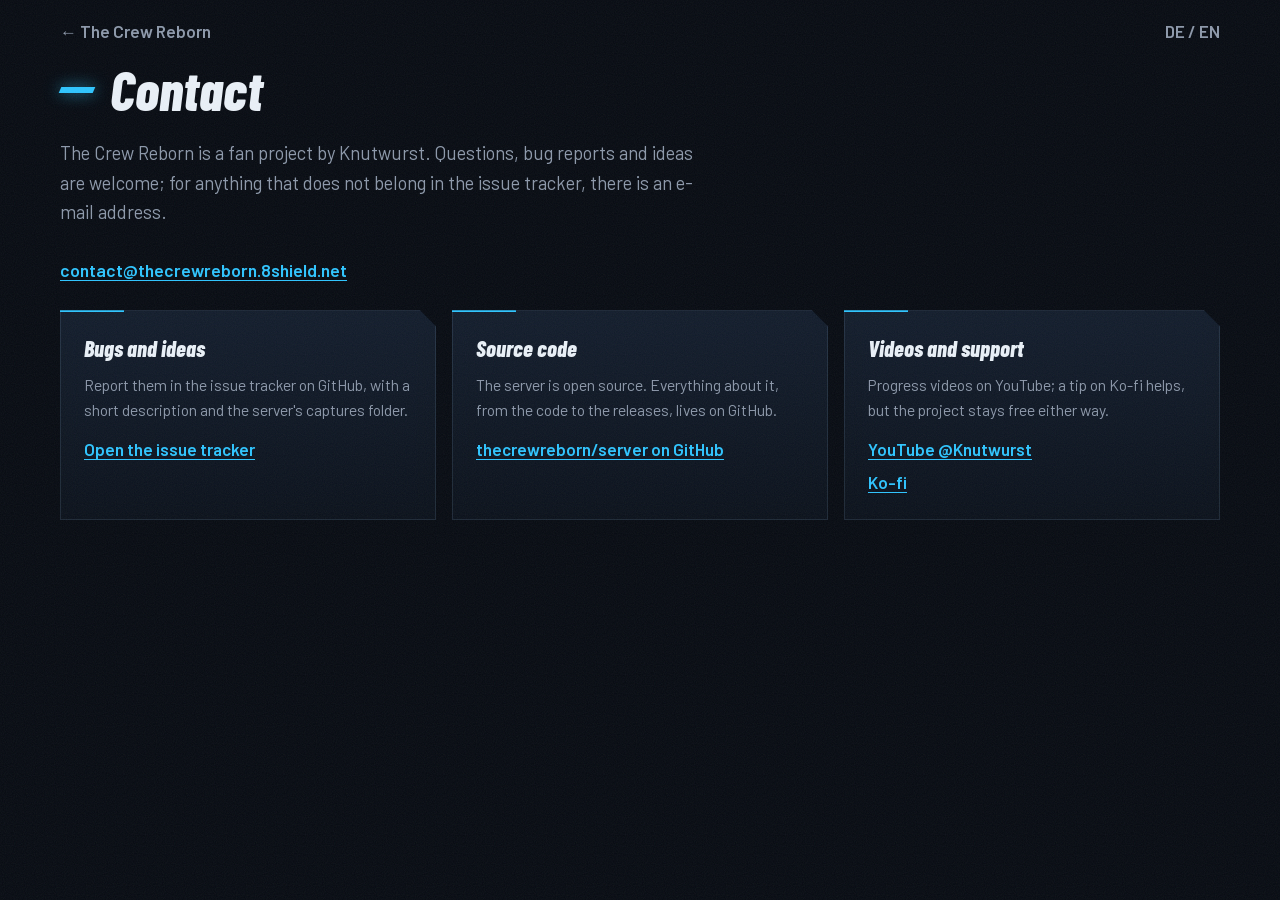
==== contact/index.html @ 978fe70e "Contact on its own page, linked only from the footer" ====
<!doctype html>
<html lang="en">
<head>
<meta charset="utf-8">
<meta name="viewport" content="width=device-width, initial-scale=1">
<meta name="robots" content="noindex, nofollow">
<title>The Crew Reborn – Contact</title>
<meta name="theme-color" content="#070b12">
<link rel="icon" href="../assets/favicon.svg" type="image/svg+xml">
<link rel="stylesheet" href="../assets/fonts.css">
<link rel="stylesheet" href="../assets/style.css?v=28">
<style>
  .page-top { display: flex; justify-content: space-between; align-items: center; padding: 18px 0; }
  .page-top a { color: var(--steel); text-decoration: none; font-weight: 600; }
  .page-top a:hover { color: var(--cyan); }
  .contact-page { padding-bottom: clamp(72px, 11vw, 128px); }
</style>
</head>
<body>
<main class="wrap contact-page">
  <div class="page-top"><a href="../" data-t="back">← The Crew Reborn</a><a href="#" id="lang">DE / EN</a></div>
  <h2 data-t="title">Contact</h2>
  <p class="lede" data-t="text">The Crew Reborn is a fan project by Knutwurst. Questions, bug reports and ideas are welcome; for anything that does not belong in the issue tracker, there is an e-mail address.</p>
  <p class="contact-mailbox" id="mailBox" data-m="dGVuLmRsZWloczgubnJvYmVyd2VyY2VodEB0Y2F0bm9j"></p>
  <ul class="needs contact-grid">
    <li class="panel"><strong data-t="ct1">Bugs and ideas</strong><span data-t="ct1t">Report them in the issue tracker on GitHub, with a short description and the server's captures folder.</span><a class="contact-link" href="https://github.com/thecrewreborn/server/issues" data-t="ct1l">Open the issue tracker</a></li>
    <li class="panel"><strong data-t="ct2">Source code</strong><span data-t="ct2t">The server is open source. Everything about it, from the code to the releases, lives on GitHub.</span><a class="contact-link" href="https://github.com/thecrewreborn/server" data-t="ct2l">thecrewreborn/server on GitHub</a></li>
    <li class="panel"><strong data-t="ct3">Videos and support</strong><span data-t="ct3t">Progress videos on YouTube; a tip on Ko-fi helps, but the project stays free either way.</span><a class="contact-link" href="https://www.youtube.com/@Knutwurst">YouTube @Knutwurst</a><a class="contact-link" href="https://ko-fi.com/knutwurst">Ko-fi</a></li>
  </ul>
</main>

<script>
(function () {
  const DE = {
    back: "← The Crew Reborn",
    title: "Kontakt",
    text: "The Crew Reborn ist ein Fanprojekt von Knutwurst. Fragen, Fehlermeldungen und Ideen sind willkommen; für alles, was nicht in den Issue-Tracker gehört, gibt es eine E-Mail-Adresse.",
    ct1: "Fehler und Ideen",
    ct1t: "Melde sie bitte im Issue-Tracker auf GitHub, mit einer kurzen Beschreibung und dem Ordner captures des Servers.",
    ct1l: "Zum Issue-Tracker",
    ct2: "Quellcode",
    ct2t: "Der Server ist Open Source. Alles dazu, vom Code bis zu den Releases, liegt auf GitHub.",
    ct2l: "thecrewreborn/server auf GitHub",
    ct3: "Videos und Unterstützung",
    ct3t: "Fortschrittsvideos auf YouTube; ein Beitrag auf Ko-fi hilft, das Projekt bleibt aber in jedem Fall kostenlos."
  };
  const nodes = Array.from(document.querySelectorAll("[data-t]"));
  const EN = {};
  nodes.forEach((n) => (EN[n.dataset.t] = n.textContent));

  // The address is not in the page as text: the script builds it, so crawlers that only read the HTML do not find it.
  const box = document.getElementById("mailBox");
  const addr = atob(box.dataset.m).split("").reverse().join("");
  const a = document.createElement("a");
  a.className = "contact-mail";
  a.href = "mailto:" + addr;
  a.textContent = addr;
  box.append(a);

  function stored() {
    try { return localStorage.getItem("lang"); } catch (e) { return null; }
  }
  const asked = new URLSearchParams(location.search).get("lang") || stored();
  let lang = asked === "de" || asked === "en" ? asked : ((navigator.language || "").toLowerCase().startsWith("de") ? "de" : "en");

  function render() {
    const dict = lang === "de" ? DE : EN;
    nodes.forEach((n) => { n.textContent = dict[n.dataset.t]; });
    document.documentElement.lang = lang;
    document.title = "The Crew Reborn – " + dict.title;
  }
  document.getElementById("lang").addEventListener("click", (e) => {
    e.preventDefault();
    lang = lang === "de" ? "en" : "de";
    try { localStorage.setItem("lang", lang); } catch (err) { /* private mode */ }
    render();
  });
  render();
})();
</script>
</body>
</html>
---- assets/fonts.css ----
/* Barlow and Barlow Condensed (SIL Open Font License 1.1, see fonts/OFL.txt), served from this site */
/* latin-ext */
@font-face {
  font-family: 'Barlow';
  font-style: normal;
  font-weight: 400;
  font-display: swap;
  src: url(fonts/Barlow-400-latin-ext.woff2) format('woff2');
  unicode-range: U+0100-02BA, U+02BD-02C5, U+02C7-02CC, U+02CE-02D7, U+02DD-02FF, U+0304, U+0308, U+0329, U+1D00-1DBF, U+1E00-1E9F, U+1EF2-1EFF, U+2020, U+20A0-20AB, U+20AD-20C4, U+2113, U+2C60-2C7F, U+A720-A7FF;
}
/* latin */
@font-face {
  font-family: 'Barlow';
  font-style: normal;
  font-weight: 400;
  font-display: swap;
  src: url(fonts/Barlow-400-latin.woff2) format('woff2');
  unicode-range: U+0000-00FF, U+0131, U+0152-0153, U+02BB-02BC, U+02C6, U+02DA, U+02DC, U+0304, U+0308, U+0329, U+2000-206F, U+20AC, U+2122, U+2191, U+2193, U+2212, U+2215, U+FEFF, U+FFFD;
}
/* latin-ext */
@font-face {
  font-family: 'Barlow';
  font-style: normal;
  font-weight: 500;
  font-display: swap;
  src: url(fonts/Barlow-500-latin-ext.woff2) format('woff2');
  unicode-range: U+0100-02BA, U+02BD-02C5, U+02C7-02CC, U+02CE-02D7, U+02DD-02FF, U+0304, U+0308, U+0329, U+1D00-1DBF, U+1E00-1E9F, U+1EF2-1EFF, U+2020, U+20A0-20AB, U+20AD-20C4, U+2113, U+2C60-2C7F, U+A720-A7FF;
}
/* latin */
@font-face {
  font-family: 'Barlow';
  font-style: normal;
  font-weight: 500;
  font-display: swap;
  src: url(fonts/Barlow-500-latin.woff2) format('woff2');
  unicode-range: U+0000-00FF, U+0131, U+0152-0153, U+02BB-02BC, U+02C6, U+02DA, U+02DC, U+0304, U+0308, U+0329, U+2000-206F, U+20AC, U+2122, U+2191, U+2193, U+2212, U+2215, U+FEFF, U+FFFD;
}
/* latin-ext */
@font-face {
  font-family: 'Barlow';
  font-style: normal;
  font-weight: 600;
  font-display: swap;
  src: url(fonts/Barlow-600-latin-ext.woff2) format('woff2');
  unicode-range: U+0100-02BA, U+02BD-02C5, U+02C7-02CC, U+02CE-02D7, U+02DD-02FF, U+0304, U+0308, U+0329, U+1D00-1DBF, U+1E00-1E9F, U+1EF2-1EFF, U+2020, U+20A0-20AB, U+20AD-20C4, U+2113, U+2C60-2C7F, U+A720-A7FF;
}
/* latin */
@font-face {
  font-family: 'Barlow';
  font-style: normal;
  font-weight: 600;
  font-display: swap;
  src: url(fonts/Barlow-600-latin.woff2) format('woff2');
  unicode-range: U+0000-00FF, U+0131, U+0152-0153, U+02BB-02BC, U+02C6, U+02DA, U+02DC, U+0304, U+0308, U+0329, U+2000-206F, U+20AC, U+2122, U+2191, U+2193, U+2212, U+2215, U+FEFF, U+FFFD;
}
/* latin-ext */
@font-face {
  font-family: 'Barlow Condensed';
  font-style: italic;
  font-weight: 700;
  font-display: swap;
  src: url(fonts/BarlowCondensed-700i-latin-ext.woff2) format('woff2');
  unicode-range: U+0100-02BA, U+02BD-02C5, U+02C7-02CC, U+02CE-02D7, U+02DD-02FF, U+0304, U+0308, U+0329, U+1D00-1DBF, U+1E00-1E9F, U+1EF2-1EFF, U+2020, U+20A0-20AB, U+20AD-20C4, U+2113, U+2C60-2C7F, U+A720-A7FF;
}
/* latin */
@font-face {
  font-family: 'Barlow Condensed';
  font-style: italic;
  font-weight: 700;
  font-display: swap;
  src: url(fonts/BarlowCondensed-700i-latin.woff2) format('woff2');
  unicode-range: U+0000-00FF, U+0131, U+0152-0153, U+02BB-02BC, U+02C6, U+02DA, U+02DC, U+0304, U+0308, U+0329, U+2000-206F, U+20AC, U+2122, U+2191, U+2193, U+2212, U+2215, U+FEFF, U+FFFD;
}
/* latin-ext */
@font-face {
  font-family: 'Barlow Condensed';
  font-style: italic;
  font-weight: 800;
  font-display: swap;
  src: url(fonts/BarlowCondensed-800i-latin-ext.woff2) format('woff2');
  unicode-range: U+0100-02BA, U+02BD-02C5, U+02C7-02CC, U+02CE-02D7, U+02DD-02FF, U+0304, U+0308, U+0329, U+1D00-1DBF, U+1E00-1E9F, U+1EF2-1EFF, U+2020, U+20A0-20AB, U+20AD-20C4, U+2113, U+2C60-2C7F, U+A720-A7FF;
}
/* latin */
@font-face {
  font-family: 'Barlow Condensed';
  font-style: italic;
  font-weight: 800;
  font-display: swap;
  src: url(fonts/BarlowCondensed-800i-latin.woff2) format('woff2');
  unicode-range: U+0000-00FF, U+0131, U+0152-0153, U+02BB-02BC, U+02C6, U+02DA, U+02DC, U+0304, U+0308, U+0329, U+2000-206F, U+20AC, U+2122, U+2191, U+2193, U+2212, U+2215, U+FEFF, U+FFFD;
}
/* latin-ext */
@font-face {
  font-family: 'Barlow Condensed';
  font-style: normal;
  font-weight: 600;
  font-display: swap;
  src: url(fonts/BarlowCondensed-600-latin-ext.woff2) format('woff2');
  unicode-range: U+0100-02BA, U+02BD-02C5, U+02C7-02CC, U+02CE-02D7, U+02DD-02FF, U+0304, U+0308, U+0329, U+1D00-1DBF, U+1E00-1E9F, U+1EF2-1EFF, U+2020, U+20A0-20AB, U+20AD-20C4, U+2113, U+2C60-2C7F, U+A720-A7FF;
}
/* latin */
@font-face {
  font-family: 'Barlow Condensed';
  font-style: normal;
  font-weight: 600;
  font-display: swap;
  src: url(fonts/BarlowCondensed-600-latin.woff2) format('woff2');
  unicode-range: U+0000-00FF, U+0131, U+0152-0153, U+02BB-02BC, U+02C6, U+02DA, U+02DC, U+0304, U+0308, U+0329, U+2000-206F, U+20AC, U+2122, U+2191, U+2193, U+2212, U+2215, U+FEFF, U+FFFD;
}
/* latin-ext */
@font-face {
  font-family: 'Barlow Condensed';
  font-style: normal;
  font-weight: 800;
  font-display: swap;
  src: url(fonts/BarlowCondensed-800-latin-ext.woff2) format('woff2');
  unicode-range: U+0100-02BA, U+02BD-02C5, U+02C7-02CC, U+02CE-02D7, U+02DD-02FF, U+0304, U+0308, U+0329, U+1D00-1DBF, U+1E00-1E9F, U+1EF2-1EFF, U+2020, U+20A0-20AB, U+20AD-20C4, U+2113, U+2C60-2C7F, U+A720-A7FF;
}
/* latin */
@font-face {
  font-family: 'Barlow Condensed';
  font-style: normal;
  font-weight: 800;
  font-display: swap;
  src: url(fonts/BarlowCondensed-800-latin.woff2) format('woff2');
  unicode-range: U+0000-00FF, U+0131, U+0152-0153, U+02BB-02BC, U+02C6, U+02DA, U+02DC, U+0304, U+0308, U+0329, U+2000-206F, U+20AC, U+2122, U+2191, U+2193, U+2212, U+2215, U+FEFF, U+FFFD;
}
---- assets/style.css ----
:root {
  --night: #070b12;
  --deep: #0b121c;
  --line: rgba(140, 180, 220, .14);
  --steel: #8d99ab;
  --ice: #eaf1f8;
  --cyan: #2ec5ff;
  --cyan-soft: rgba(46, 197, 255, .18);
  --siren: #ff3b3b;
  --measure: 64ch;
  --cut: 16px;
  color-scheme: dark;
}

* { box-sizing: border-box; }

html { scroll-behavior: smooth; }

body {
  margin: 0;
  background:
    radial-gradient(1200px 600px at 85% 120vh, rgba(46, 197, 255, .07), transparent 70%),
    radial-gradient(900px 500px at 0% 260vh, rgba(255, 59, 59, .05), transparent 70%),
    var(--night);
  color: var(--ice);
  font-family: "Barlow", "Helvetica Neue", Arial, sans-serif;
  font-size: 1.0625rem;
  line-height: 1.6;
  -webkit-font-smoothing: antialiased;
}

/* film grain over everything */
body::after {
  content: "";
  position: fixed;
  inset: 0;
  z-index: 50;
  pointer-events: none;
  opacity: .07;
  background-image: url("data:image/svg+xml,%3Csvg xmlns='http://www.w3.org/2000/svg' width='160' height='160'%3E%3Cfilter id='n'%3E%3CfeTurbulence type='fractalNoise' baseFrequency='.9' numOctaves='2' stitchTiles='stitch'/%3E%3C/filter%3E%3Crect width='100%25' height='100%25' filter='url(%23n)'/%3E%3C/svg%3E");
}

a { color: inherit; }
a:focus-visible, button:focus-visible, summary:focus-visible {
  outline: 2px solid var(--cyan);
  outline-offset: 3px;
}

.wrap {
  width: min(1160px, 100% - 32px);
  margin-inline: auto;
}

h1, h2, h3, .btn, .mark, .lang, summary {
  font-family: "Barlow Condensed", "Arial Narrow", sans-serif;
}

/* ---------- hero ---------- */

.hero {
  position: relative;
  min-height: 100svh;
  display: flex;
  flex-direction: column;
  overflow: hidden;
  isolation: isolate;
}

.hero-bg {
  position: absolute;
  inset: 0;
  z-index: -2;
  background:
    linear-gradient(90deg, rgba(7, 11, 18, .96) 0%, rgba(7, 11, 18, .78) 38%, rgba(7, 11, 18, .25) 70%, rgba(7, 11, 18, .55) 100%),
    linear-gradient(180deg, rgba(7, 11, 18, .4) 0%, transparent 30%, transparent 62%, var(--night) 100%),
    url("shots/hero.jpg") 75% 50% / cover no-repeat;
  filter: saturate(.8) contrast(1.08);
  animation: drift 24s ease-in-out infinite alternate;
}

.hero-bg::after {
  content: "";
  position: absolute;
  inset: 0;
  background: linear-gradient(200deg, rgba(46, 197, 255, .22), rgba(20, 40, 90, .25) 55%, transparent);
  mix-blend-mode: color;
}

.streaks { position: absolute; inset: 0; z-index: -1; pointer-events: none; }
.streaks i {
  position: absolute;
  left: 0;
  height: 2px;
  width: 42vw;
  border-radius: 2px;
  background: linear-gradient(90deg, transparent, rgba(46, 197, 255, .9) 60%, #fff);
  box-shadow: 0 0 12px rgba(46, 197, 255, .8);
  opacity: 0;
  animation: streak 5.5s cubic-bezier(.4, 0, .2, 1) infinite;
}
.streaks i:nth-child(1) { top: 58%; animation-delay: .2s; }
.streaks i:nth-child(2) { top: 64%; width: 28vw; animation-delay: 1.6s; animation-duration: 4.6s; }
.streaks i:nth-child(3) { top: 71%; animation-delay: 2.9s; animation-duration: 6.4s; }
.streaks i:nth-child(4) {
  top: 67%; width: 22vw; animation-delay: 3.8s;
  background: linear-gradient(90deg, transparent, rgba(255, 59, 59, .9) 60%, #ffd6d6);
  box-shadow: 0 0 12px rgba(255, 59, 59, .8);
}
.streaks i:nth-child(5) { top: 76%; width: 34vw; animation-delay: .9s; animation-duration: 7.2s; }

.topbar {
  display: flex;
  justify-content: space-between;
  align-items: center;
  width: min(1160px, 100% - 32px);
  margin: 20px auto 0;
}

.mark {
  font-weight: 800;
  font-style: italic;
  font-size: 1.35rem;
  letter-spacing: .04em;
  padding-left: 14px;
  border-left: 4px solid var(--cyan);
  line-height: 1;
}

.lang {
  display: inline-flex;
  padding: 0;
  border: 0;
  background: transparent;
  font-weight: 800;
  font-size: .95rem;
  color: var(--steel);
  cursor: pointer;
}
.lang span {
  padding: 6px 14px 5px;
  clip-path: polygon(8px 0, 100% 0, calc(100% - 8px) 100%, 0 100%);
  background: rgba(255, 255, 255, .06);
}
.lang span + span { margin-left: -4px; }
.lang[data-active="en"] [data-lang="en"],
.lang[data-active="de"] [data-lang="de"] { background: var(--cyan); color: var(--night); }

.hero-copy {
  width: min(1160px, 100% - 32px);
  margin: auto auto 0;
  padding: 12vh 0 clamp(80px, 14vh, 150px);
}

.platforms {
  display: flex;
  gap: 8px;
  margin: 0 0 18px;
  padding: 0;
  list-style: none;
  animation: rise .9s .3s ease-out both;
}
.platforms li {
  padding: 4px 14px 3px;
  font: 800 italic 1.05rem/1.2 "Barlow Condensed", sans-serif;
  letter-spacing: .04em;
  background: rgba(255, 255, 255, .08);
  box-shadow: inset 0 0 0 1px rgba(46, 197, 255, .45);
  clip-path: polygon(7px 0, 100% 0, calc(100% - 7px) 100%, 0 100%);
}

h1 {
  margin: 0;
  font-weight: 800;
  font-style: italic;
  text-transform: uppercase;
  line-height: .84;
  font-size: clamp(3.6rem, 13vw, 10rem);
  letter-spacing: .005em;
  animation: wipe 1.2s cubic-bezier(.7, 0, .2, 1) both;
}

.h1-a {
  display: block;
  background: linear-gradient(180deg, #ffffff 0%, #d7e0ea 42%, #6f7c8d 50%, #c9d3de 64%, #f4f8fb 100%);
  -webkit-background-clip: text;
  background-clip: text;
  color: transparent;
  filter: drop-shadow(0 6px 18px rgba(0, 0, 0, .6));
}

.h1-b {
  display: block;
  color: transparent;
  -webkit-text-stroke: 2px var(--cyan);
  text-shadow: 0 0 28px rgba(46, 197, 255, .45);
  padding-left: .35em;
}

.tagline {
  margin: 1.4rem 0 0;
  max-width: 46ch;
  font-size: clamp(1.08rem, 2vw, 1.3rem);
  line-height: 1.5;
  color: #c9d4e0;
  animation: rise .9s .5s ease-out both;
}

.news {
  display: inline-flex;
  align-items: center;
  gap: 10px;
  margin-top: 1.4rem;
  padding: 6px 16px 6px 6px;
  color: var(--ice);
  text-decoration: none;
  font-weight: 600;
  font-size: .98rem;
  background: rgba(7, 11, 18, .55);
  box-shadow: inset 0 0 0 1px rgba(46, 197, 255, .45);
  backdrop-filter: blur(6px);
  clip-path: polygon(8px 0, 100% 0, calc(100% - 8px) 100%, 0 100%);
  animation: rise .9s .9s ease-out both;
}
.news b {
  padding: 2px 10px 1px;
  font: 800 italic .95rem/1.2 "Barlow Condensed", sans-serif;
  letter-spacing: .04em;
  text-transform: uppercase;
  background: var(--siren);
  color: #fff;
  clip-path: polygon(6px 0, 100% 0, calc(100% - 6px) 100%, 0 100%);
}
.news:hover { box-shadow: inset 0 0 0 1px var(--cyan); }
.news:hover span { color: var(--cyan); }
.news:focus-visible { outline: none; box-shadow: inset 0 0 0 2px var(--cyan); }

.ctas {
  display: flex;
  flex-wrap: wrap;
  gap: 14px;
  margin-top: 2rem;
  animation: rise .9s .7s ease-out both;
}

.btn {
  display: inline-block;
  padding: 13px 30px 11px;
  font-weight: 800;
  font-style: italic;
  font-size: 1.2rem;
  text-decoration: none;
  letter-spacing: .02em;
  clip-path: polygon(12px 0, 100% 0, calc(100% - 12px) 100%, 0 100%);
  transition: background-color .2s, color .2s;
}
.btn-primary { background: var(--cyan); color: var(--night); }
.btn-primary:hover { background: #7fdcff; }
.btn-ghost { background: rgba(255, 255, 255, .09); color: var(--ice); backdrop-filter: blur(6px); }
.btn-ghost:hover { background: rgba(255, 255, 255, .18); }

.disclaimer {
  position: absolute;
  right: 16px;
  bottom: 14px;
  left: 16px;
  margin: 0;
  text-align: right;
  font-size: .8rem;
  color: var(--steel);
}

@keyframes streak {
  0% { transform: translateX(-50vw); opacity: 0; }
  15% { opacity: .9; }
  60% { opacity: .6; }
  100% { transform: translateX(130vw); opacity: 0; }
}
@keyframes drift { from { transform: scale(1.04); } to { transform: scale(1.1) translateX(-1.5%); } }
@keyframes wipe {
  from { clip-path: inset(0 100% 0 0); transform: translateX(-24px); }
  to { clip-path: inset(0 -10% 0 0); transform: none; }
}
@keyframes rise { from { opacity: 0; transform: translateY(14px); } to { opacity: 1; transform: none; } }

/* ---------- sections ---------- */

.band { padding-top: clamp(72px, 11vw, 128px); }
.band:last-child { padding-bottom: clamp(72px, 11vw, 128px); }

h2 {
  margin: 0 0 .4em;
  font-weight: 800;
  font-style: italic;
  font-size: clamp(2.2rem, 5vw, 3.4rem);
  line-height: 1;
  display: flex;
  align-items: center;
  gap: 16px;
}
h2::before {
  content: "";
  width: 34px;
  height: 6px;
  flex: none;
  background: var(--cyan);
  transform: skewX(-24deg);
  box-shadow: 0 0 14px rgba(46, 197, 255, .7);
}

.lede {
  margin: 0 0 2.2rem;
  max-width: var(--measure);
  font-size: 1.15rem;
  color: var(--steel);
}

.panel {
  position: relative;
  background: linear-gradient(180deg, rgba(22, 34, 52, .78), rgba(12, 19, 30, .78));
  box-shadow: inset 0 0 0 1px var(--line);
  backdrop-filter: blur(10px);
  clip-path: polygon(0 0, calc(100% - var(--cut)) 0, 100% var(--cut), 100% 100%, 0 100%);
}
.panel::before {
  content: "";
  position: absolute;
  left: 0;
  top: 0;
  width: 64px;
  height: 2px;
  background: var(--cyan);
}

/* video */

.player {
  position: relative;
  aspect-ratio: 16 / 9;
  overflow: hidden;
  background: var(--deep);
  clip-path: polygon(0 0, calc(100% - 28px) 0, 100% 28px, 100% 100%, 28px 100%, 0 calc(100% - 28px));
}
.player iframe { position: absolute; inset: 0; width: 100%; height: 100%; border: 0; }

.facade {
  position: absolute;
  inset: 0;
  display: flex;
  flex-direction: column;
  align-items: center;
  justify-content: center;
  gap: 16px;
  padding: 24px;
  border: 0;
  color: var(--ice);
  font: inherit;
  cursor: pointer;
  background:
    linear-gradient(180deg, rgba(7, 11, 18, .35), rgba(7, 11, 18, .85)),
    url("shots/detroit-skyline.jpg") center / cover;
}
.facade::after {
  content: "";
  position: absolute;
  inset: 0;
  background: linear-gradient(200deg, rgba(46, 197, 255, .25), rgba(20, 40, 90, .3));
  mix-blend-mode: color;
  pointer-events: none;
}

.play {
  position: relative;
  z-index: 1;
  flex: none;
  width: 92px;
  height: 92px;
  border-radius: 50%;
  background: rgba(7, 11, 18, .55);
  box-shadow: inset 0 0 0 2px var(--cyan), 0 0 36px rgba(46, 197, 255, .45);
  backdrop-filter: blur(6px);
  transition: transform .25s, box-shadow .25s;
}
.play::after {
  content: "";
  position: absolute;
  left: 37px;
  top: 29px;
  border-left: 28px solid var(--ice);
  border-top: 17px solid transparent;
  border-bottom: 17px solid transparent;
}
.facade:hover .play { transform: scale(1.07); box-shadow: inset 0 0 0 2px var(--cyan), 0 0 56px rgba(46, 197, 255, .7); }
.facade-title, .facade-note { position: relative; z-index: 1; text-align: center; }
.facade-title { font-family: "Barlow Condensed", sans-serif; font-weight: 800; font-style: italic; font-size: clamp(1.3rem, 3vw, 2rem); line-height: 1.1; }
.facade-note { font-size: .9rem; color: var(--steel); }

.series {
  display: grid;
  grid-template-columns: minmax(0, 2fr) minmax(300px, 1fr);
  gap: 20px;
  align-items: start;
}
.episodes { display: flex; flex-direction: column; gap: 14px; }

.playlist { list-style: none; padding: 0; margin: 0; display: flex; flex-direction: column; gap: 8px; }
.episode {
  position: relative;
  display: grid;
  grid-template-columns: 116px auto 1fr;
  grid-template-areas: "img no time" "img title title" "img text text";
  column-gap: 14px;
  align-items: baseline;
  width: 100%;
  padding: 10px 14px 10px 10px;
  border: 0;
  text-align: left;
  color: var(--ice);
  font: inherit;
  cursor: pointer;
  background: rgba(255, 255, 255, .04);
  clip-path: polygon(0 0, calc(100% - 12px) 0, 100% 12px, 100% 100%, 0 100%);
  transition: background .2s;
}
.episode:hover { background: rgba(255, 255, 255, .08); }
/* the clip-path cuts off outlines, so focus is drawn inside */
.episode:focus-visible, .facade:focus-visible { outline: none; box-shadow: inset 0 0 0 2px var(--cyan); }
.episode[aria-current] { background: linear-gradient(90deg, rgba(46, 197, 255, .16), rgba(46, 197, 255, .04)); }
.episode[aria-current]::before {
  content: "";
  position: absolute;
  left: 0;
  top: 0;
  bottom: 0;
  width: 3px;
  background: var(--cyan);
  box-shadow: 0 0 12px rgba(46, 197, 255, .8);
}
.episode img {
  grid-area: img;
  align-self: center;
  width: 116px;
  aspect-ratio: 16 / 9;
  object-fit: cover;
  display: block;
  filter: saturate(.7) brightness(.8);
  transition: filter .2s;
}
.episode:hover img, .episode[aria-current] img { filter: none; }
.ep-no { grid-area: no; font: italic 800 .95rem "Barlow Condensed", sans-serif; color: var(--cyan); letter-spacing: .04em; }
.ep-time { grid-area: time; justify-self: end; font-size: .82rem; color: var(--steel); font-variant-numeric: tabular-nums; }
.ep-title { grid-area: title; font: italic 800 1.25rem/1.1 "Barlow Condensed", sans-serif; margin: 1px 0 3px; }
.ep-text {
  grid-area: text;
  font-size: .86rem;
  line-height: 1.35;
  color: var(--steel);
  display: -webkit-box;
  -webkit-line-clamp: 3;
  -webkit-box-orient: vertical;
  overflow: hidden;
}
.series-link { align-self: flex-start; font-weight: 600; font-size: .98rem; color: var(--ice); text-underline-offset: 4px; }
.series-link:hover { color: var(--cyan); }

/* status */

.journey {
  display: grid;
  grid-template-columns: 1.45fr 1fr;
  gap: clamp(24px, 4vw, 48px);
  align-items: start;
}

.map {
  position: sticky;
  top: 24px;
  overflow: hidden;
  clip-path: polygon(0 0, calc(100% - 28px) 0, 100% 28px, 100% 100%, 28px 100%, 0 calc(100% - 28px));
  background: var(--deep);
}
.map svg { display: block; width: 100%; height: auto; aspect-ratio: 16 / 9; }
.map image { filter: saturate(.35) brightness(.75) contrast(1.15); }
.map-tint { fill: #061424; opacity: .55; }

.route-done, .route-ahead { fill: none; stroke-linecap: round; stroke-linejoin: round; }
.route-done { stroke: var(--cyan); stroke-width: 6; filter: url(#glow); }
.route-ahead { stroke: rgba(234, 241, 248, .55); stroke-width: 4; stroke-dasharray: 2 14; }

.node circle { fill: var(--night); stroke: rgba(234, 241, 248, .6); stroke-width: 3; }
.node text { fill: var(--ice); font: 800 18px "Barlow Condensed", sans-serif; text-anchor: middle; }
.node.done circle { fill: var(--cyan); stroke: #bdeeff; filter: url(#glow); }
.node.done text { fill: var(--night); }
.node.here circle { fill: var(--siren); stroke: #ffd0d0; }
.node.here .ping { fill: none; stroke: var(--siren); stroke-width: 3; transform-box: fill-box; transform-origin: center; animation: ping 1.8s ease-out infinite; }

@keyframes ping { from { transform: scale(1); opacity: .9; } to { transform: scale(3.2); opacity: 0; } }

.legs { list-style: none; margin: 0; padding: 0; counter-reset: leg; }
.legs li {
  counter-increment: leg;
  position: relative;
  padding: 0 0 22px 56px;
}
.legs li::before {
  content: counter(leg);
  position: absolute;
  left: 0;
  top: 0;
  width: 36px;
  height: 30px;
  display: grid;
  place-items: center;
  font: 800 1.1rem/1 "Barlow Condensed", sans-serif;
  color: var(--ice);
  background: rgba(255, 255, 255, .07);
  clip-path: polygon(7px 0, 100% 0, calc(100% - 7px) 100%, 0 100%);
}
.legs li::after {
  content: "";
  position: absolute;
  left: 17px;
  top: 36px;
  bottom: 6px;
  width: 2px;
  background: rgba(234, 241, 248, .12);
}
.legs li:last-child::after { display: none; }
.legs .done::before { background: var(--cyan); color: var(--night); }
.legs .done::after { background: rgba(46, 197, 255, .5); }
.legs .here::before { background: var(--siren); }
.legs h3 { margin: 0 0 .15em; font-size: 1.4rem; font-weight: 800; font-style: italic; line-height: 1.15; }
.legs p { margin: 0; color: var(--steel); font-size: .98rem; }
.legs li:not(.done):not(.here) h3 { color: #b7c1ce; }
.legs .proof { margin: 12px 0 4px; max-width: 520px; display: grid; grid-template-columns: 96px 1fr; column-gap: 14px; align-items: start; }
.legs .proof img { grid-row: 1 / span 3; display: block; width: 96px; height: auto; border-radius: 6px; border: 1px solid rgba(46, 197, 255, .35); }
.legs .proof figcaption { color: var(--steel); font-size: .88rem; }
.legs .proof-video { justify-self: start; margin-top: 6px; color: var(--cyan); font-size: .92rem; font-weight: 700; }
.legs .leg-links { margin-top: 12px; display: flex; flex-wrap: wrap; gap: 10px; }
.btn-small { padding: 8px 16px; font-size: .95rem; }
.bug-link { display: block; width: fit-content; margin-top: 12px; color: var(--steel); font-size: .92rem; text-decoration: underline; text-underline-offset: 3px; }
.bug-link:hover { color: var(--cyan); }
.legs .proof-video:focus-visible { outline: 2px solid var(--cyan); outline-offset: 2px; }
.legs em {
  display: inline-block;
  margin-left: 6px;
  padding: 2px 10px 1px;
  font-style: italic;
  font-size: .85rem;
  vertical-align: 3px;
  background: var(--siren);
  color: #fff;
  clip-path: polygon(6px 0, 100% 0, calc(100% - 6px) 100%, 0 100%);
}
.legs em.ok { background: var(--cyan); color: var(--night); }

.lists {
  display: grid;
  grid-template-columns: 1.15fr 1fr;
  gap: 20px;
  margin-top: clamp(40px, 6vw, 64px);
}
.lists .panel { padding: clamp(24px, 3.5vw, 36px); }
.lists h3 { margin: 0 0 .6em; font-size: 1.45rem; font-weight: 800; font-style: italic; }
.lists h3:not(:first-child) { margin-top: 1.4em; }

.checks { list-style: none; margin: 0; padding: 0; }
.checks li { position: relative; padding: .3em 0 .3em 34px; }
.checks li::before {
  content: "";
  position: absolute;
  left: 0;
  top: .5em;
  width: 20px;
  height: 20px;
  background: var(--cyan) no-repeat center / 13px
    url("data:image/svg+xml,%3Csvg xmlns='http://www.w3.org/2000/svg' viewBox='0 0 14 14'%3E%3Cpath d='M2 7.5l3 3 7-7' fill='none' stroke='%23070b12' stroke-width='2.6' stroke-linecap='round' stroke-linejoin='round'/%3E%3C/svg%3E");
  clip-path: polygon(4px 0, 100% 0, calc(100% - 4px) 100%, 0 100%);
}
.checks.pending li::before { background: transparent; box-shadow: inset 0 0 0 2px var(--cyan); clip-path: none; border-radius: 50%; }
.checks.ahead li { color: var(--steel); }
.checks.ahead li::before { background: transparent; box-shadow: inset 0 0 0 2px #4b586a; clip-path: none; border-radius: 3px; }

.later { margin-top: clamp(40px, 6vw, 64px); }
.later h3 { margin: 0 0 .8em; font-size: 1.45rem; font-weight: 800; font-style: italic; }
.later-grid { list-style: none; margin: 0; padding: 0; display: grid; grid-template-columns: repeat(3, 1fr); gap: 16px; }
.later-grid li { padding: 24px 24px 22px; }
.later-grid li::before { background: var(--siren); }
.later-grid strong { display: block; font: 800 italic 1.35rem/1.15 "Barlow Condensed", sans-serif; margin-bottom: .4em; }
.later-grid span { color: var(--steel); font-size: .98rem; }

/* gallery */

.gallery {
  display: grid;
  grid-template-columns: repeat(4, 1fr);
  grid-auto-rows: clamp(150px, 17vw, 240px);
  gap: 6px;
  padding: 0 6px;
}
.shot {
  position: relative;
  overflow: hidden;
  padding: 0;
  border: 0;
  background: var(--deep);
  cursor: zoom-in;
  color: var(--ice);
  text-align: left;
}
.shot:first-child { grid-column: span 2; grid-row: span 2; }
.shot img {
  width: 100%;
  height: 100%;
  object-fit: cover;
  display: block;
  filter: saturate(.9) contrast(1.05) brightness(.88);
  transition: transform .6s cubic-bezier(.2, .7, .2, 1), filter .4s;
}
.shot::after {
  content: "";
  position: absolute;
  inset: 0;
  background: linear-gradient(180deg, transparent 45%, rgba(7, 11, 18, .85)), linear-gradient(200deg, rgba(46, 197, 255, .18), transparent 60%);
  pointer-events: none;
}
.shot span {
  position: absolute;
  z-index: 1;
  left: 16px;
  right: 16px;
  bottom: 12px;
  font: 700 italic 1.15rem/1.2 "Barlow Condensed", sans-serif;
}
.shot:hover img { transform: scale(1.05); filter: saturate(1) contrast(1.06) brightness(.95); }

.lightbox {
  position: fixed;
  inset: 0;
  z-index: 40;
  display: grid;
  place-items: center;
  align-content: center;
  gap: 12px;
  padding: 24px;
  background: rgba(4, 7, 12, .92);
  backdrop-filter: blur(8px);
}
.lightbox[hidden] { display: none; }
.lightbox img { max-width: min(1400px, 94vw); max-height: 80vh; display: block; }
.lightbox p { margin: 0; font: 700 italic 1.3rem "Barlow Condensed", sans-serif; }
.lb-close {
  position: absolute;
  top: 14px;
  right: 18px;
  border: 0;
  background: transparent;
  color: var(--ice);
  font-size: 2.4rem;
  line-height: 1;
  cursor: pointer;
}

/* needs */

.needs { list-style: none; margin: 0; padding: 0; display: grid; grid-template-columns: repeat(3, 1fr); gap: 16px; }
.needs li { padding: 26px 24px 24px; }
.needs strong { display: block; font: 800 italic 1.4rem/1.15 "Barlow Condensed", sans-serif; margin-bottom: .45em; }
.needs span { color: var(--steel); font-size: .98rem; }
.dl-meta { margin: .4rem 0 0; color: var(--steel); font-weight: 600; }
.dl-grid { list-style: none; margin: 1.6rem 0 0; padding: 0; display: grid; grid-template-columns: repeat(3, 1fr); gap: 16px; }
.dl-card { padding: 26px 24px 24px; display: flex; flex-direction: column; }
.dl-kicker { color: var(--cyan); font: 800 italic .95rem/1.2 "Barlow Condensed", sans-serif; letter-spacing: .06em; text-transform: uppercase; }
.dl-card strong { font: 800 italic 1.7rem/1.1 "Barlow Condensed", sans-serif; margin: .25em 0 .15em; }
.dl-sys { color: var(--steel); font-size: .95rem; }
.dl-btn { margin: 1.2rem 0 1.1rem; text-align: center; }
.dl-size { margin-left: .5em; font-style: normal; font-weight: 600; font-size: .8em; opacity: .75; }
.dl-steps { margin: 0; padding-left: 1.25em; color: var(--ice); font-size: .95rem; }
.dl-steps li { margin: .35em 0; }
.dl-foot { margin: 1.3rem 0 0; display: flex; flex-wrap: wrap; gap: 8px 22px; color: var(--steel); font-size: .95rem; }
.dl-foot a { color: var(--cyan); text-underline-offset: 3px; }
.contact-grid li { display: flex; flex-direction: column; }
.contact-link { margin-top: .8em; color: var(--cyan); font-weight: 600; text-underline-offset: 3px; }
.contact-link + .contact-link { margin-top: .35em; }
.contact-mailbox { margin: -.4rem 0 1.6rem; }
.contact-mail { color: var(--cyan); font-weight: 600; font-size: 1.1rem; text-underline-offset: 3px; overflow-wrap: anywhere; }
.cross-grid { margin-top: 1.4rem; }
.tag-ok { display: inline-block; margin: -.1em 0 .7em; padding: 2px 10px; background: var(--cyan); color: var(--night); font: 800 italic .85rem/1.5 "Barlow Condensed", sans-serif; letter-spacing: .02em; }
.cross-grid span { display: block; }
.howto { margin-top: 16px; padding: 24px; }
.howto h3 { margin: 0 0 .7em; font-size: 1.4rem; }
.howto ol { margin: 0; padding-left: 1.3em; color: var(--ice); }
.howto li { margin: .35em 0; }
.versions { margin-top: 16px; padding: 24px; }
.versions h3 { margin: 0 0 .7em; font-size: 1.4rem; }
.ver { display: grid; grid-template-columns: 5.5rem 1fr; gap: 12px 18px; margin: 0; }
.ver dt { font: 800 italic 1.15rem/1.3 "Barlow Condensed", sans-serif; color: var(--cyan); }
.ver dd { margin: 0; color: var(--ice); }
.ver-note { margin: 1.1em 0 0; color: var(--steel); font-size: .95rem; }
.note { margin: 1.8rem 0 0; max-width: var(--measure); color: var(--steel); }

/* faq */

details { max-width: 860px; border-bottom: 1px solid var(--line); }
summary {
  cursor: pointer;
  list-style: none;
  padding: 18px 44px 16px 0;
  position: relative;
  font-weight: 700;
  font-style: italic;
  font-size: 1.45rem;
}
summary::-webkit-details-marker { display: none; }
summary::after {
  content: "";
  position: absolute;
  right: 8px;
  top: 26px;
  width: 11px;
  height: 11px;
  border-right: 2px solid var(--cyan);
  border-bottom: 2px solid var(--cyan);
  transform: rotate(45deg);
  transition: transform .2s;
}
details[open] summary::after { transform: rotate(225deg); top: 32px; }
details p { margin: 0 0 20px; max-width: var(--measure); color: var(--steel); }
.kofi {
  display: table;
  margin-top: 14px;
  padding: 7px 18px 6px;
  font: 800 italic 1.05rem "Barlow Condensed", sans-serif;
  color: var(--night);
  background: var(--cyan);
  text-decoration: none;
  clip-path: polygon(8px 0, 100% 0, calc(100% - 8px) 100%, 0 100%);
}
.kofi:hover { background: #7fdcff; }

/* footer */

.foot {
  position: relative;
  padding: 44px 0 52px;
  background: var(--deep);
  font-size: .9rem;
  color: var(--steel);
}
.foot::before {
  content: "";
  position: absolute;
  left: 0;
  right: 0;
  top: 0;
  height: 2px;
  background: linear-gradient(90deg, var(--cyan), rgba(46, 197, 255, .15) 45%, rgba(255, 59, 59, .4) 80%, transparent);
}
.foot p { max-width: 80ch; margin: 0; }
.foot-links { display: flex; flex-wrap: wrap; gap: 10px 24px; margin-bottom: 14px !important; font-weight: 600; font-size: 1rem; }
.foot-links a { color: var(--ice); text-underline-offset: 4px; }
.foot-links a:hover { color: var(--cyan); }

/* ---------- smaller screens ---------- */

@media (max-width: 960px) {
  .journey { grid-template-columns: 1fr; }
  .series { grid-template-columns: 1fr; }
  .map { position: relative; top: 0; }
  .lists { grid-template-columns: 1fr; }
  .needs { grid-template-columns: 1fr; }
  .dl-grid { grid-template-columns: 1fr; }
  .later-grid { grid-template-columns: 1fr; }
  .gallery { grid-template-columns: repeat(2, 1fr); grid-auto-rows: 34vw; }
}

@media (max-width: 560px) {
  .hero-bg {
    background:
      linear-gradient(180deg, rgba(7, 11, 18, .55) 0%, rgba(7, 11, 18, .35) 30%, rgba(7, 11, 18, .85) 62%, var(--night) 100%),
      url("shots/hero.jpg") 72% 40% / cover no-repeat;
  }
  .h1-b { padding-left: .2em; }
  .facade { gap: 10px; }
  .play { width: 64px; height: 64px; }
  .play::after { left: 26px; top: 20px; border-left-width: 20px; border-top-width: 12px; border-bottom-width: 12px; }
  .facade-note { font-size: .8rem; }
  .episode { grid-template-columns: 96px auto 1fr; column-gap: 12px; }
  .episode img { width: 96px; }
  .gallery { grid-template-columns: 1fr; grid-auto-rows: 56vw; }
  .shot:first-child { grid-column: auto; grid-row: auto; }
  .disclaimer { text-align: left; }
}

@media (prefers-reduced-motion: reduce) {
  html { scroll-behavior: auto; }
  .hero-bg, h1, .tagline, .ctas, .news, .platforms, .node.here .ping { animation: none; }
  .streaks { display: none; }
  .shot img, .play, summary::after, .btn, .episode, .episode img { transition: none; }
}
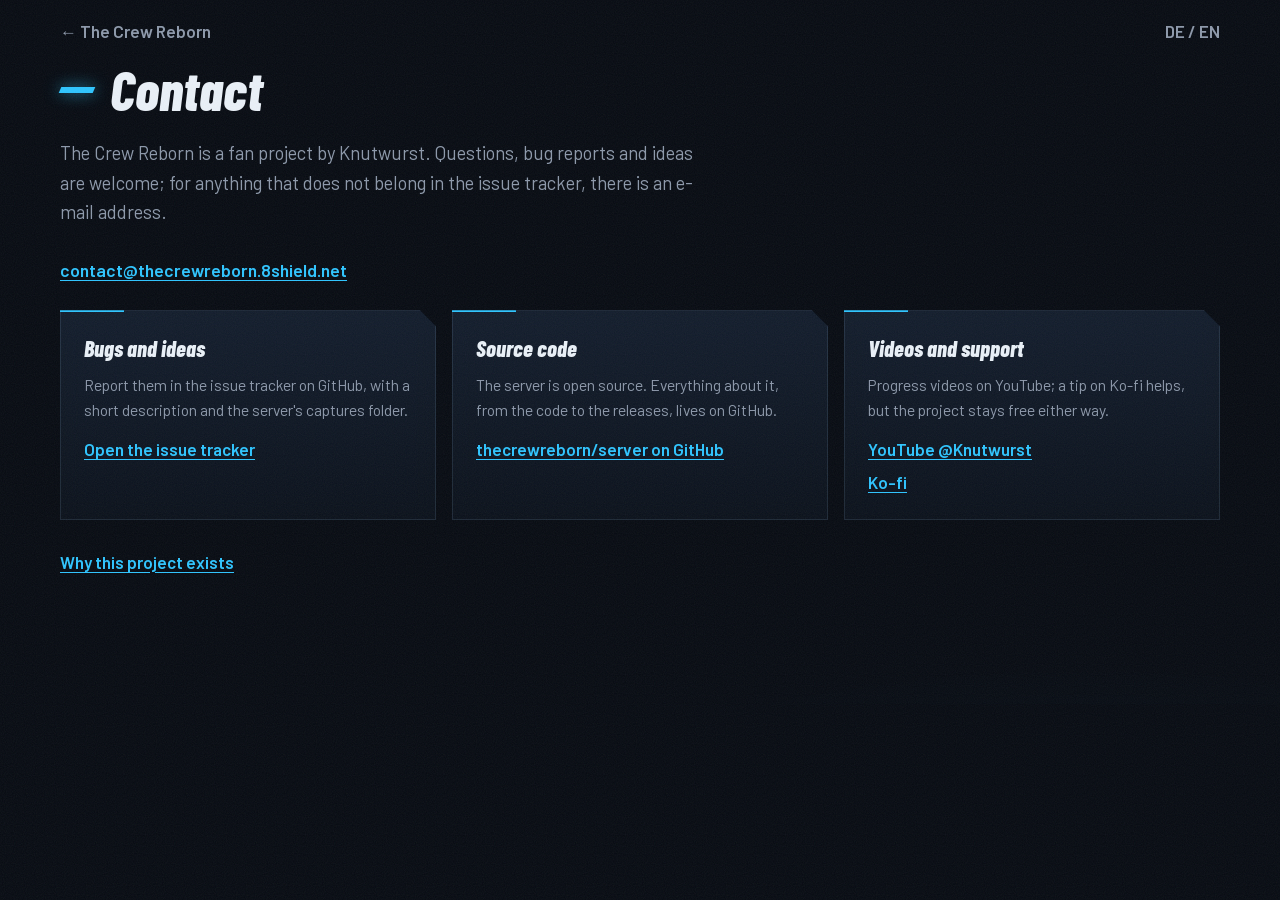
==== commit 44823432: "Why page: the shutdown, the outcry and the reasons for the project A new page at /why/ (English and " ====
--- a/contact/index.html
+++ b/contact/index.html
@@ -8,7 +8,7 @@
 <meta name="theme-color" content="#070b12">
 <link rel="icon" href="../assets/favicon.svg" type="image/svg+xml">
 <link rel="stylesheet" href="../assets/fonts.css">
-<link rel="stylesheet" href="../assets/style.css?v=28">
+<link rel="stylesheet" href="../assets/style.css?v=29">
 <style>
   .page-top { display: flex; justify-content: space-between; align-items: center; padding: 18px 0; }
   .page-top a { color: var(--steel); text-decoration: none; font-weight: 600; }
@@ -27,6 +27,7 @@
     <li class="panel"><strong data-t="ct2">Source code</strong><span data-t="ct2t">The server is open source. Everything about it, from the code to the releases, lives on GitHub.</span><a class="contact-link" href="https://github.com/thecrewreborn/server" data-t="ct2l">thecrewreborn/server on GitHub</a></li>
     <li class="panel"><strong data-t="ct3">Videos and support</strong><span data-t="ct3t">Progress videos on YouTube; a tip on Ko-fi helps, but the project stays free either way.</span><a class="contact-link" href="https://www.youtube.com/@Knutwurst">YouTube @Knutwurst</a><a class="contact-link" href="https://ko-fi.com/knutwurst">Ko-fi</a></li>
   </ul>
+  <p class="note"><a class="contact-link" href="../why/" data-t="why">Why this project exists</a></p>
 </main>
 
 <script>
@@ -42,6 +43,7 @@
     ct2t: "Der Server ist Open Source. Alles dazu, vom Code bis zu den Releases, liegt auf GitHub.",
     ct2l: "thecrewreborn/server auf GitHub",
     ct3: "Videos und Unterstützung",
+    why: "Warum es dieses Projekt gibt",
     ct3t: "Fortschrittsvideos auf YouTube; ein Beitrag auf Ko-fi hilft, das Projekt bleibt aber in jedem Fall kostenlos."
   };
   const nodes = Array.from(document.querySelectorAll("[data-t]"));
--- a/assets/style.css
+++ b/assets/style.css
@@ -760,6 +760,28 @@
 .foot-links a { color: var(--ice); text-underline-offset: 4px; }
 .foot-links a:hover { color: var(--cyan); }
 
+/* ---------- why teaser (bottom of the main page) ---------- */
+
+.why-teaser {
+  position: relative;
+  overflow: hidden;
+  padding: clamp(28px, 5vw, 52px);
+  isolation: isolate;
+}
+.why-teaser::after {
+  content: "";
+  position: absolute;
+  inset: 0;
+  z-index: -1;
+  background:
+    linear-gradient(90deg, rgba(11, 18, 28, .97) 0%, rgba(11, 18, 28, .9) 50%, rgba(11, 18, 28, .55) 100%),
+    url("why/servers.webp") 70% 50% / cover no-repeat;
+  filter: saturate(.5);
+}
+.why-teaser::before { background: var(--siren); }
+.why-teaser h2 { margin-bottom: .35em; }
+.why-teaser p { margin: 0 0 1.4rem; max-width: 60ch; color: #c3ccd8; }
+
 /* ---------- smaller screens ---------- */
 
 @media (max-width: 960px) {
